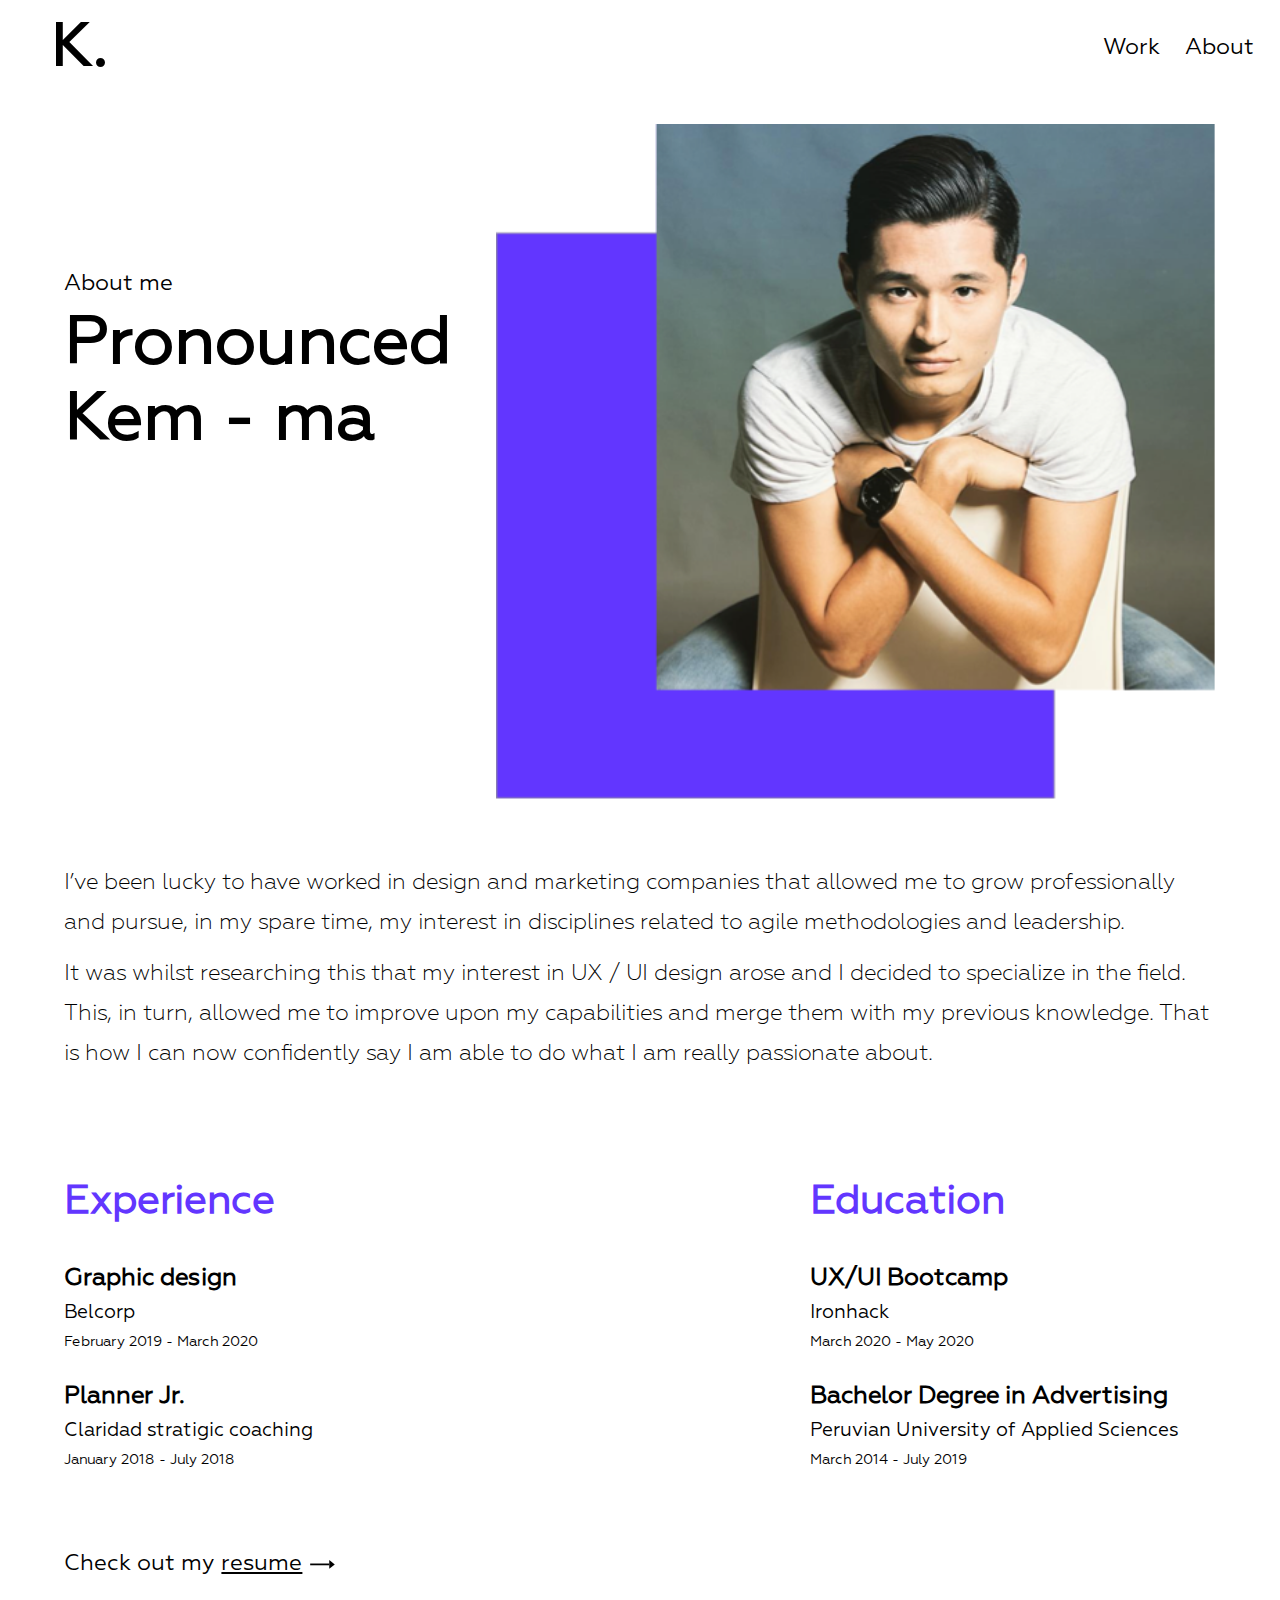
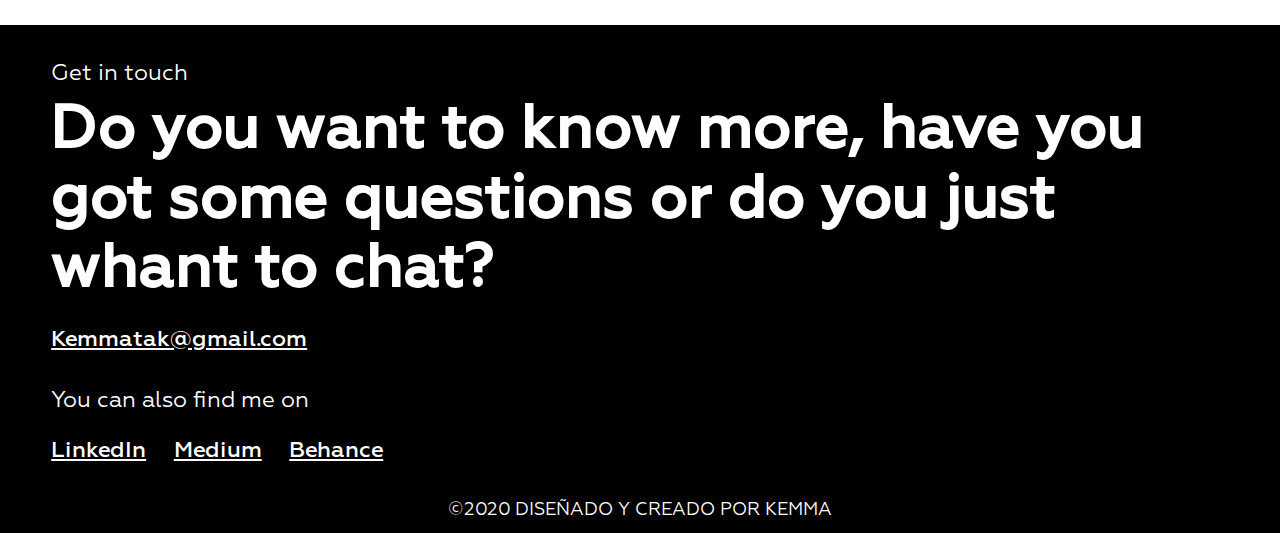
==== about.html @ fe090723 "Portfolio_v1" ====
<!DOCTYPE html>
<html lang="en">

<head>
    <meta charset="UTF-8">
    <meta name="viewport" content="width=device-width, initial-scale=1.0">
    <title>PortfolioV2</title>
    <link rel="stylesheet" href="css/reset.css">
    <link rel="stylesheet" href="css/footer.css">
    <link rel="stylesheet" href="css/buttons.css">
    <link rel="stylesheet" href="css/header.css">
    <link rel="stylesheet" href="css/typografy.css">
    <link rel="stylesheet" href="css/main.css">
</head>

<body>
    <!-- header-->
    <header class="principal">
        <nav class="navbar">
            <a href="index.html" class="inicial">K.</a>
            <div class="apartados">
                <div class="linkwork">
                    <a href="index.html" class="link1">Work</a>
                </div>
                <div class="linkabout">
                    <a href="about.html" class="link2">About</a>
                </div>
            </div>
        </nav>
    </header>

    <!--main-->
    <div class="aboutme">
        <div class="itsme">
            <p class="its">About me</p>
            <div class="titular">
                <h1 class="kemma">Pronounced </h1>
                <h1 class="who"> Kem - ma</h1>
            </div>
        </div>
        <div class="yo"></div>
    </div>

    <div class="info">
        <p>I’ve been lucky to have worked in design and marketing companies that allowed me to grow professionally and
            pursue, in my spare time, my interest in disciplines related to agile methodologies and leadership.</pI>
        <p>It was whilst researching this that my interest in UX / UI design arose and I decided to specialize in the
            field. This, in turn, allowed me to improve upon my capabilities and merge them with my previous knowledge.
            That is how I can now confidently say I am able to do what I am really passionate about.</p>
    </div>

    <div class="mascosas">
        <div class="experience">
            <div class="titulo">
                <h3 class="morado">Experience</h3>
            </div>
            <div class="worker">
                <div class="worker1">
                    <h4 class="funcion">Graphic design</h4>
                    <p class="empresa">Belcorp</p>
                    <p class="tiempo">February 2019 - March 2020</p>
                </div>
                <div class="worker2">
                    <h4 class="funcion">Planner Jr.</h4>
                    <p class="empresa">Claridad stratigic coaching</p>
                    <p class="tiempo">January 2018 - July 2018</p>
                </div>
            </div>
        </div>

        <div class="education">
            <div class="titulo">
                <h3 class="morado">Education</h3>
            </div>
            <div class="worker">
                <div class="worker1">
                    <h4 class="funcion">UX/UI Bootcamp</h4>
                    <p class="empresa">Ironhack</p>
                    <p class="tiempo">March 2020 - May 2020</p>
                </div>
                <div class="worker2">
                    <h4 class="funcion">Bachelor Degree in Advertising</h4>
                    <p class="empresa">Peruvian University of Applied Sciences</p>
                    <p class="tiempo">March 2014 - July 2019</p>
                </div>
            </div>
        </div>
    </div>
    <div class="cv">
        <p class="resume">Check out my</p>
        <div class="arro">
            <a href="linkcv" class="curriculum">resume</a>
            <img src="images/flecha.svg" alt="flecha" class="arrowed">
        </div>
    </div>

    <div class="studies"></div>
    </div>

    <!-- Footer-->
    <footer class="final">
        <p class="get"> Get in touch</p>
        <h2 class="know">Do you want to know more, have you got some questions or do you just whant to chat?</h2>
        <a href="mailto:kemmatak@gmail.com" class="mail">Kemmatak@gmail.com</a>
        <p class="also">You can also find me on</p>
        <div class="links">
            <a href="https://www.linkedin.com/in/kemmatak/" class="linkedin" target="_blank" rel="noopener noreferrer">
                LinkedIn</a>
            <a href="https://medium.com/@kemmatak" class="medium" target="_blank" rel="noopener noreferrer"> Medium</a>
            <a href="https://www.behance.net/kemmaTK" class="behance" target="_blank" rel="noopener noreferrer">
                Behance</a>
        </div>
        <div class="editor">
            <p class="craft">©2020 DISEÑADO Y CREADO POR KEMMA</p>
        </div>
    </footer>

</body>

</html>
---- css/footer.css ----
footer{
    background-color: black;
    color: white;
    padding: 1% 4% 0.3% 4%;
}

.editor{
text-align: baseline;}
---- css/buttons.css ----
@-webkit-keyframes flip-horizontal-bottom {
    0% {
      -webkit-transform: rotateX(0);
              transform: rotateX(0);
    }
    100% {
      -webkit-transform: rotateX(-180deg);
              transform: rotateX(-180deg);
    }
  }
  @keyframes flip-horizontal-bottom {
    0% {
      -webkit-transform: rotateX(0);
              transform: rotateX(0);
    }
    100% {
      -webkit-transform: rotateX(-180deg);
              transform: rotateX(-180deg);
    }
  }
  
  .project1:hover{
    background: url(../images/Group2.png);
    background-size: cover;
    -webkit-animation: flip-horizontal-bottom 0.4s cubic-bezier(0.455, 0.030, 0.515, 0.955) both;
    animation: flip-horizontal-bottom 0.4s cubic-bezier(0.455, 0.030, 0.515, 0.955) both;

}

.project2:hover{
    background: url(../images/Group3.png);
    background-size: cover;
    -webkit-animation: flip-horizontal-bottom 0.4s cubic-bezier(0.455, 0.030, 0.515, 0.955) both;
    animation: flip-horizontal-bottom 0.4s cubic-bezier(0.455, 0.030, 0.515, 0.955) both;

}

.project3:hover{
    background: url(../images/Group4.png);
    background-size: cover;
    -webkit-animation: flip-horizontal-bottom 0.4s cubic-bezier(0.455, 0.030, 0.515, 0.955) both;
    animation: flip-horizontal-bottom 0.4s cubic-bezier(0.455, 0.030, 0.515, 0.955) both;

}

 @-webkit-keyframes tracking-in-expand {
    0% {
      letter-spacing: -0.5em;
      opacity: 0;
    }
    40% {
      opacity: 0.6;
    }
    100% {
      opacity: 1;
    }
  }
  @keyframes tracking-in-expand {
    0% {
      letter-spacing: -0.5em;
      opacity: 0;
    }
    50% {
      opacity: 0.6;
    }
    100% {
      opacity: 1;
    }
  }

  .link1:hover{
    color: #6236FF;
}

.link2:hover{
    color: #6236FF;
}

.inicial:hover{
    color: #6236FF;
}

a:hover{
    color: #6236FF;
}

.mail:hover{
    color: #6236FF;
}

.linkedin:hover{
    color: #6236FF;
}

.medium:hover{
    color: #6236FF;
}

.behance:hover{
    color: #6236FF;
}

.flecha img{
    margin-left: 0.5%;
}

.flecha img{
    transition: 0.2s;
    text-decoration: underline;

}
.flecha:hover img{
    margin-left: 1%;
}

.arro{
  display: flex;
}

.arrowed{
  margin-left: 7%;
  transition: 0.2s;
}

.arro:hover img{
  margin-left: 15%;
}
---- css/header.css ----
header{
    margin: 1% 4% 10% 4%;
}
.navbar{
    display: flex;
    justify-content: space-between;
    margin-bottom: 15%;
}

.apartados {
    display: flex;
    justify-content: space-evenly;
    align-items: center;
}
---- css/typografy.css ----
@font-face {
    font-family: "geometria-thin";
    src: url("../fonts/Geometria-Thin.ttf");
}


@font-face {
    font-family: "geometria-extralight";
    src: url("../fonts/Geometria-ExtraLight.ttf");
}


@font-face {
    font-family: "geometria-light";
    src: url("../fonts/Geometria-Light.ttf");
}


@font-face {
    font-family: "geometria";
    src: url("../fonts/Geometria.ttf");
}

@font-face {
    font-family: "geometria-medium";
    src: url("../fonts/Geometria-Medium.ttf");
}
body{
    font-family: "geometria";
}
.inicial{
    font-size: 7vh;
    font-family: "geometria-medium";
    margin-top: 0;
    margin-bottom: 0;
    color: black;
    text-decoration: none;
}
p,
a{
    font-size: 2.5vh;
    margin-bottom: 1vh;
    margin-top: 10px;
}


.apartados a{
    font-size: 2.5vh;
    color: black;
    text-decoration: none;

}

.linkwork{
  padding-right:20%; 
   

}

.titular{
    font-size: 3.7vh;
    -webkit-animation: tracking-in-expand 2s cubic-bezier(0.215, 0.610, 0.355, 1.000) both;
    animation: tracking-in-expand 2s cubic-bezier(0.215, 0.610, 0.355, 1.000) both;

}

h1{
    margin-bottom: 0;
    margin-top: 0;
}

.who{
    margin-bottom: 4%;
}

.more{
    text-decoration: none;
    text-decoration: underline;
    color: black;
}

.know{
    font-family: "geometria-medium";
    font-size: 6.7vh;
}

.final a{
    font-family: "geometria-medium";
    color: white;
}

.editor p{
    font-size: 2vh;
    margin-top: 3%;
    text-align: center;
}

h2{
    margin-bottom: 2%;
    margin-top: 0;
}

.get{
    margin-top: 2%;
}

.links{
    margin-top: 2%;
}

.links a{
    padding-right: 2%;
}

.also{
    margin-top: 3%;
}

.morado{
    font-size: 2.5em;
    color: #6236FF;
}

.funcion{
    font-size: 1.5em;
    margin-bottom: 0;
}

.empresa{
    font-size: 1.2em;
    margin-bottom: 0;
}

.tiempo{
    font-size: 0.9em;
}

.curriculum{
    color: black;
    padding-left: 7%;
}
---- css/main.css ----
.aboutme{
    margin: 1% 5% 5% 5%;
    display: flex;
    justify-content: space-between;
}

.yo{
    width: 80vh;
    height: 75vh;
    background-image: url(../images/micara.png);
    background-size: cover;
    margin-top: -138px;
}

.info{
    margin: 1% 5% 5% 5%;
}

.info p{
    line-height: 1.8;
    font-size: 1.4em;
    font-family: "geometria-light";
}

.mascosas{
    margin: 1% 8% 5% 5%;
    display: flex;
    justify-content: space-between;
}

.cv{
    margin: 1% 5% 3% 5%;
    display: flex;
}
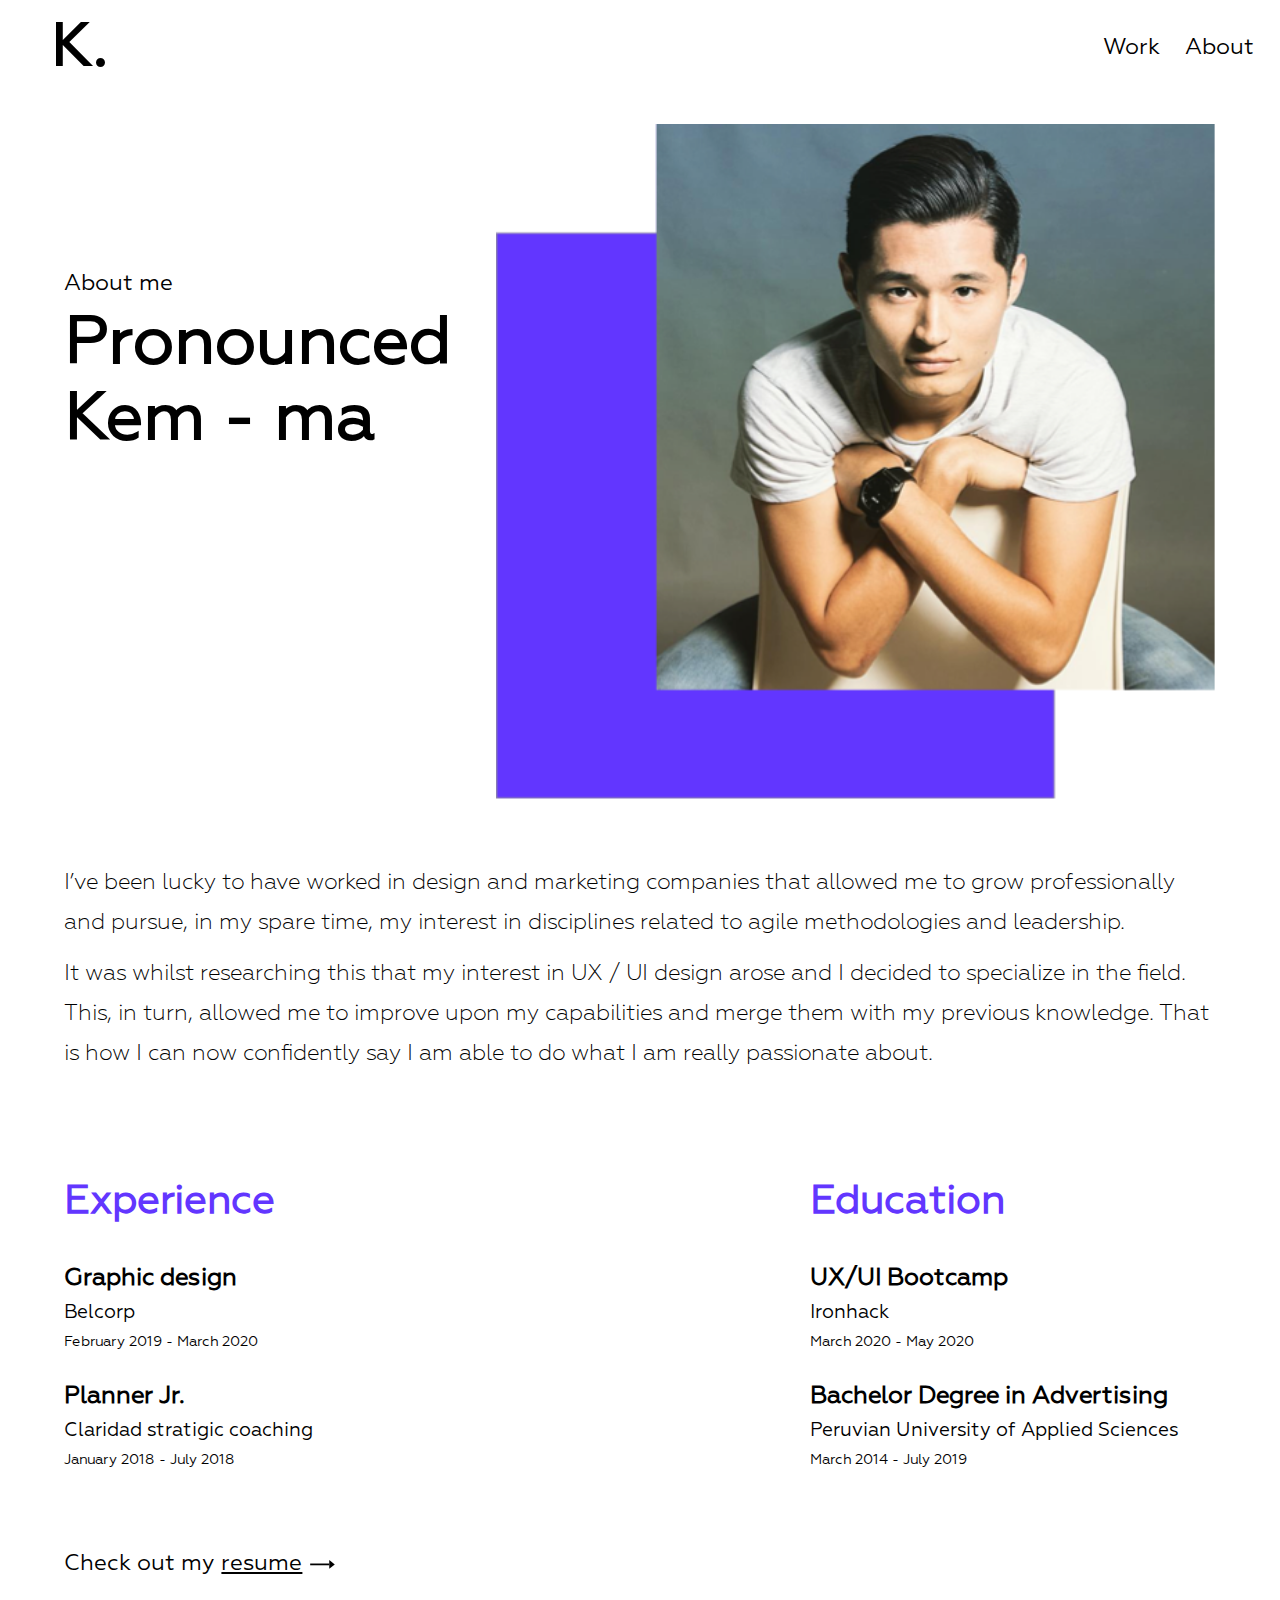
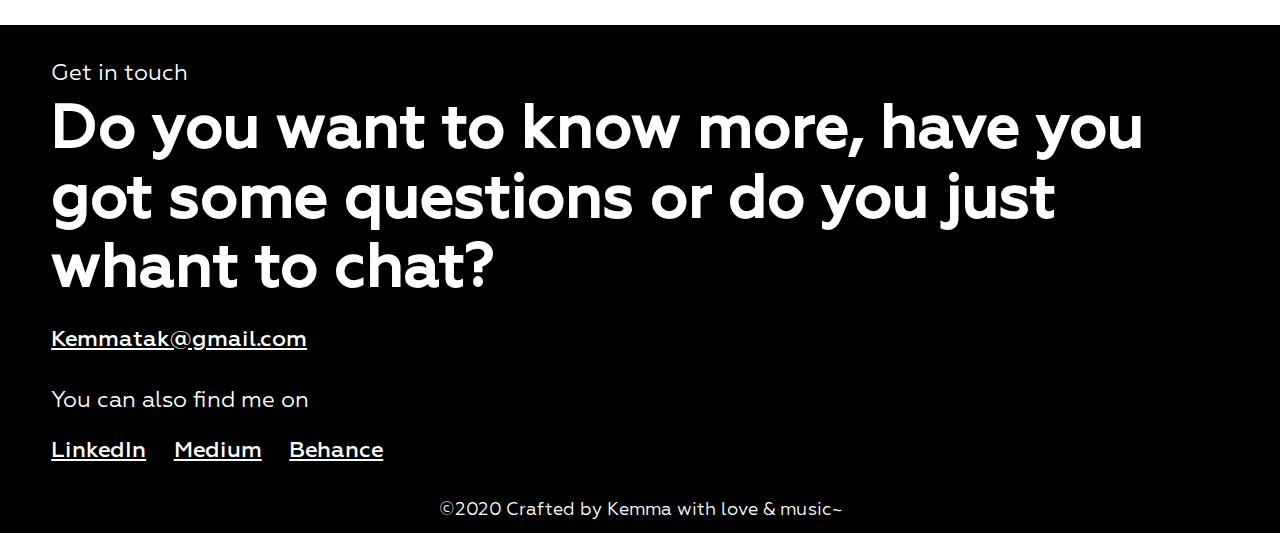
==== commit fb177e64: "derechos" ====
--- a/about.html
+++ b/about.html
@@ -111,7 +111,7 @@
                 Behance</a>
         </div>
         <div class="editor">
-            <p class="craft">©2020 DISEÑADO Y CREADO POR KEMMA</p>
+            <p class="craft">©2020 Crafted by Kemma with love & music~ </p>
         </div>
     </footer>
 
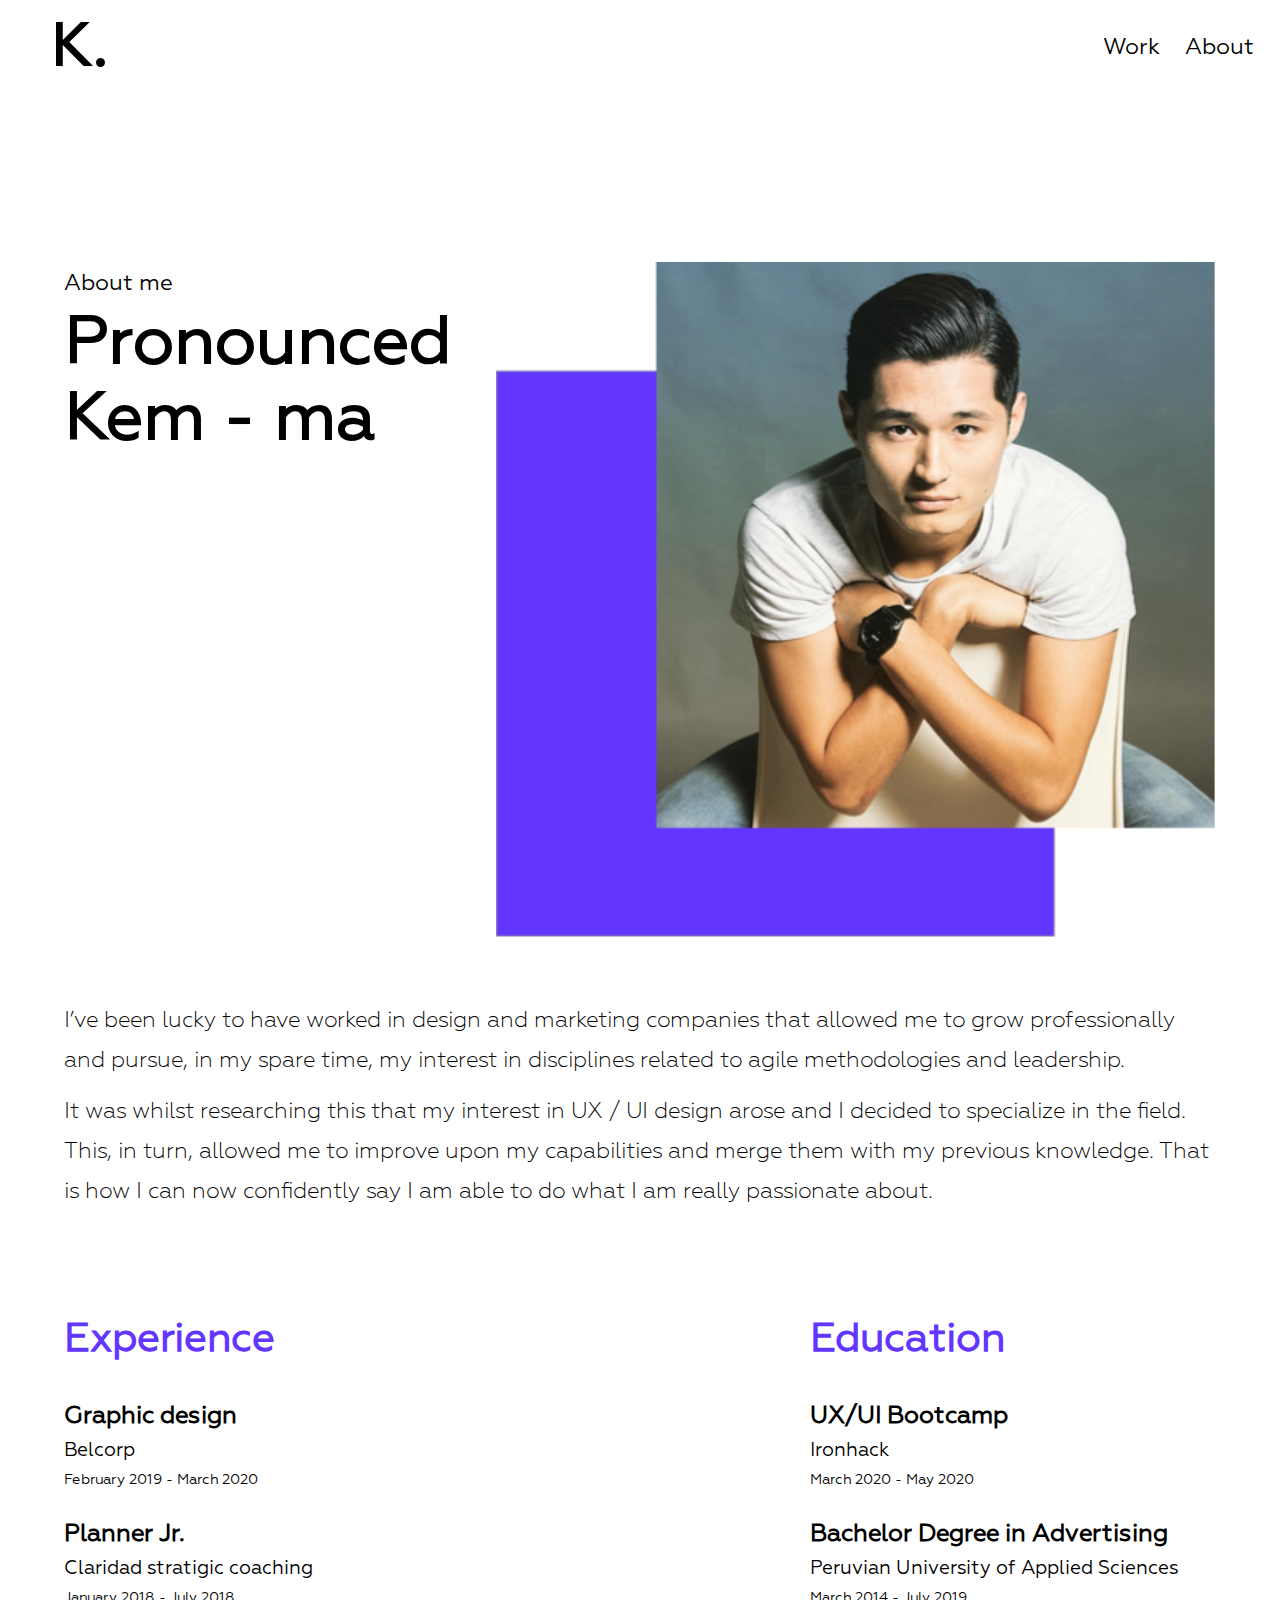
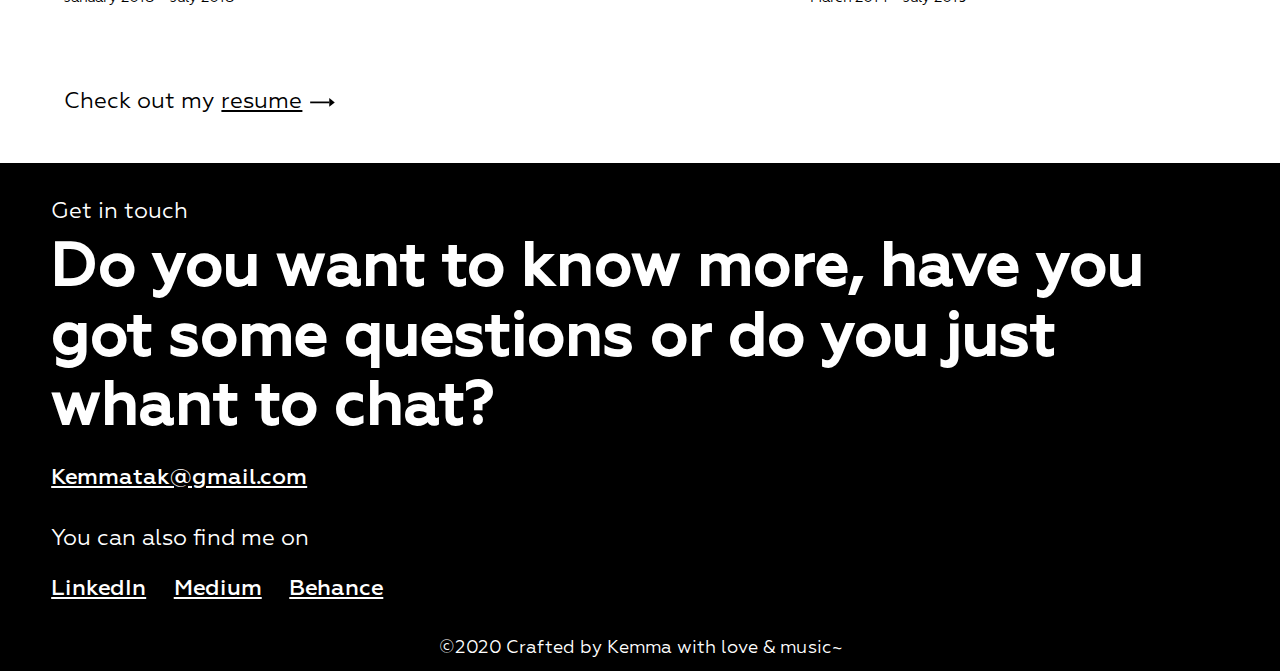
==== commit f3486495: "changes" ====
--- a/about.html
+++ b/about.html
@@ -14,7 +14,11 @@
 </head>
 
 <body>
+    <div class="mobile-screen">
+        <h2>Abre mi portfolio en un ordenador 🙏</h2>
+    </div>
     <!-- header-->
+    <div class="desktop-screen">
     <header class="principal">
         <nav class="navbar">
             <a href="index.html" class="inicial">K.</a>
@@ -114,7 +118,7 @@
             <p class="craft">©2020 Crafted by Kemma with love & music~ </p>
         </div>
     </footer>
-
+</body>
 </body>
 
 </html>--- a/css/main.css
+++ b/css/main.css
@@ -1,3 +1,24 @@
+ @-webkit-keyframes slide-top {
+    0% {
+      -webkit-transform: translateY(0);
+              transform: translateY(0);
+    }
+    100% {
+      -webkit-transform: translateY(-100px);
+              transform: translateY(-100px);
+    }
+  }
+  @keyframes slide-top {
+    0% {
+      -webkit-transform: translateY(0);
+              transform: translateY(0);
+    }
+    100% {
+      -webkit-transform: translateY(-100px);
+              transform: translateY(-100px);
+    }
+  }
+  
 .aboutme{
     margin: 1% 5% 5% 5%;
     display: flex;
@@ -9,8 +30,12 @@
     height: 75vh;
     background-image: url(../images/micara.png);
     background-size: cover;
-    margin-top: -138px;
+    margin-top: 0px;
+    -webkit-animation: slide-top 1.3s cubic-bezier(0.250, 0.460, 0.450, 0.940) both;
+    animation: slide-top 1.3s cubic-bezier(0.250, 0.460, 0.450, 0.940) both;
+
 }
+
 
 .info{
     margin: 1% 5% 5% 5%;
@@ -32,5 +57,20 @@
     margin: 1% 5% 3% 5%;
     display: flex;
 }
+.mobile-screen {
+    display: none;
+  }
 
+  @media only screen and (max-width: 414px) {
+    .mobile-screen {
+      display: flex;
+      width: 100%;
+      height: 100vh;
+      align-items: center;
+      justify-content: center;
+    }
+  
+    .desktop-screen {
+      display: none;
+    }
 
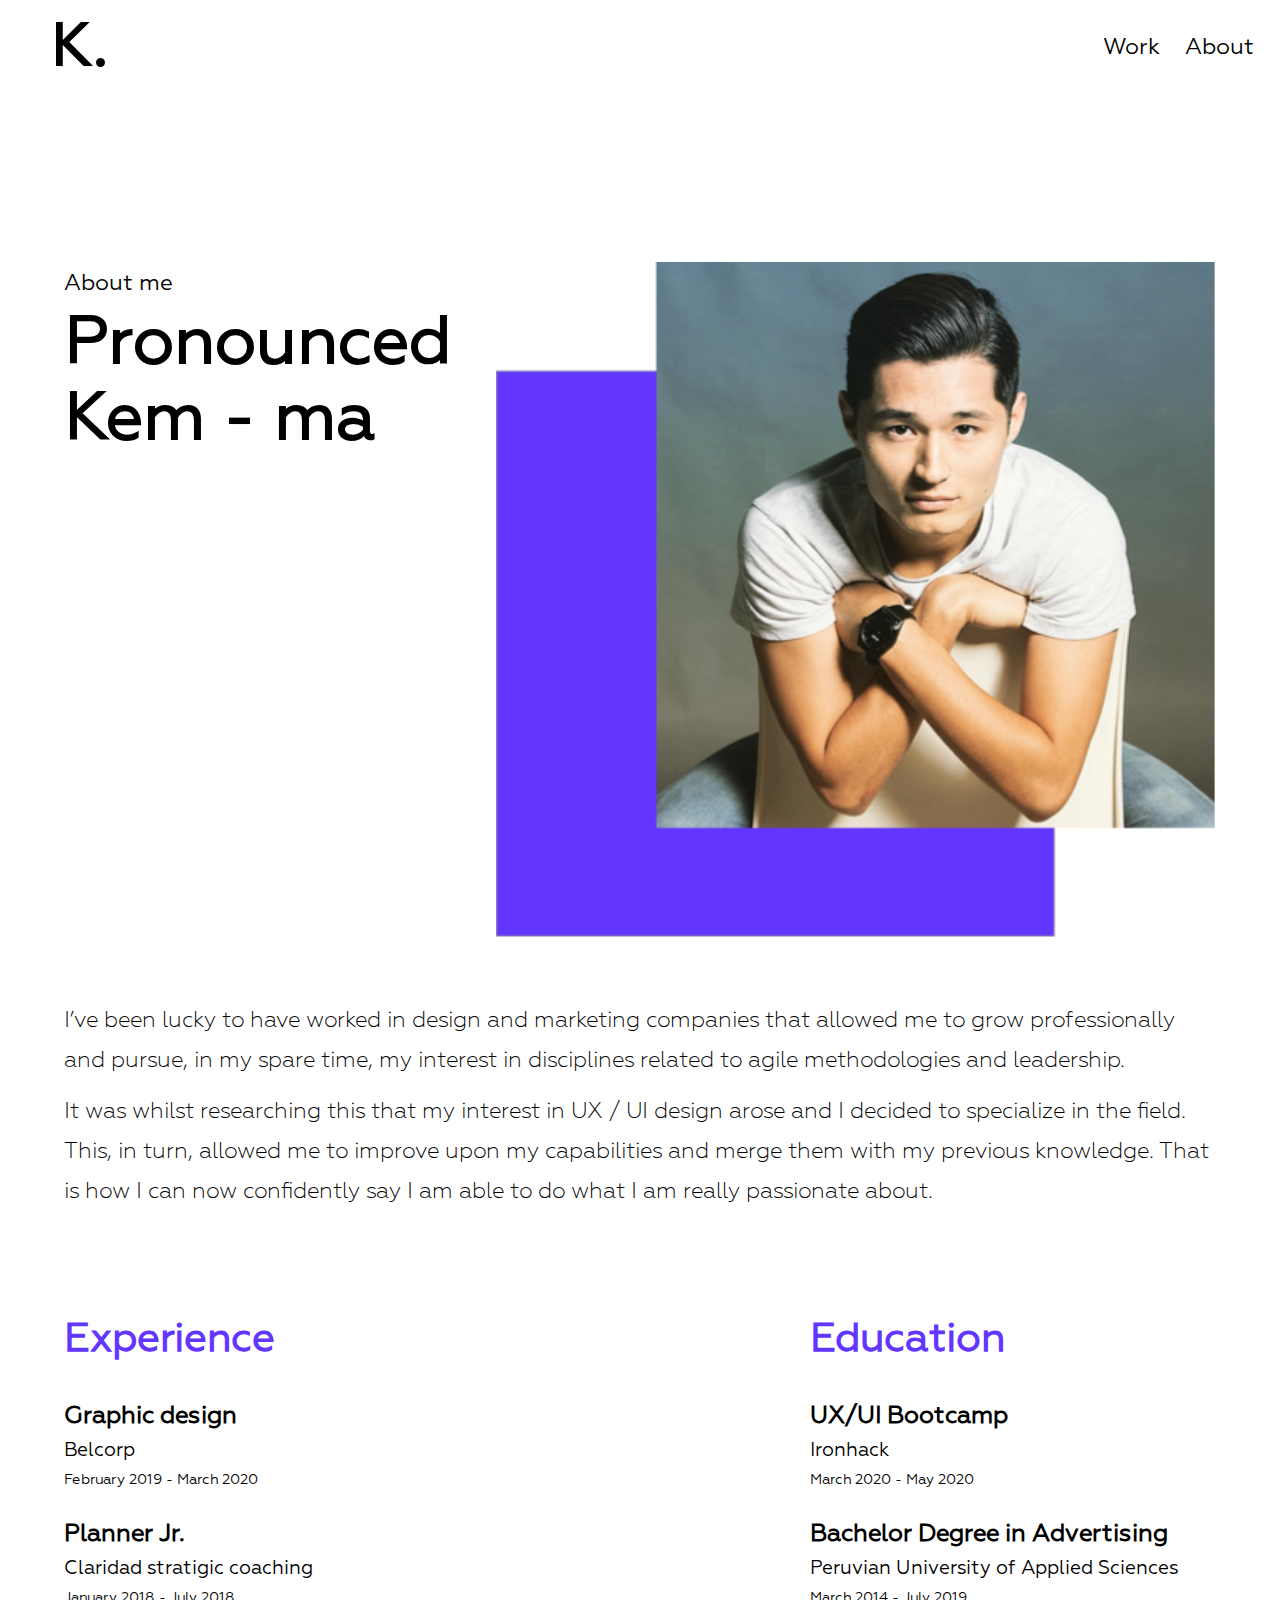
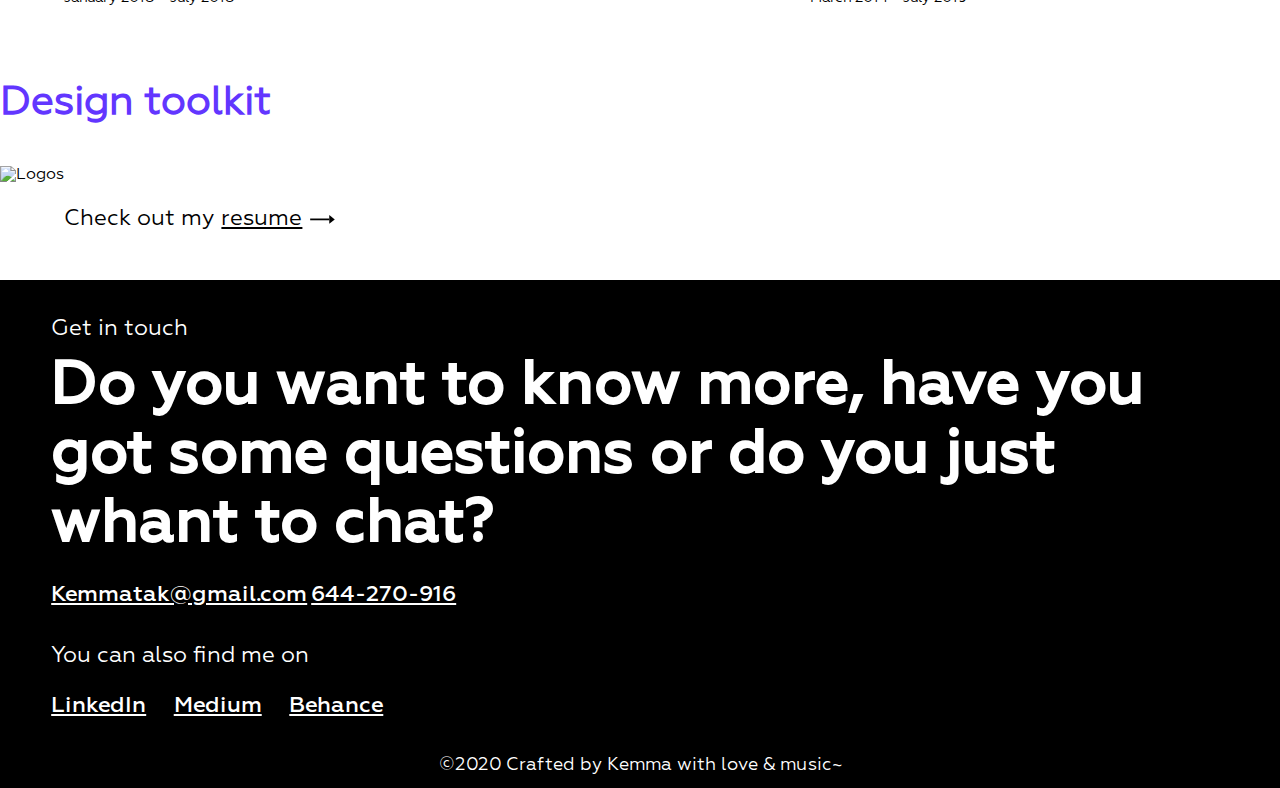
==== commit 41768039: "Add files via upload" ====
--- a/about.html
+++ b/about.html
@@ -90,10 +90,14 @@
             </div>
         </div>
     </div>
+    <div class="design">
+        <h3 class="morado">Design toolkit</h3>
+        <img src="images/Logos.jpg" alt="Logos" class="toolkit">
+    </div>
     <div class="cv">
         <p class="resume">Check out my</p>
         <div class="arro">
-            <a href="linkcv" class="curriculum">resume</a>
+            <a href="https://drive.google.com/file/d/1CAsfcorK4-_vb2yy7Ba_Ewq82eu1npL9/view?usp=sharing" class="curriculum"target="_blank" rel="noopener noreferrer">resume</a>
             <img src="images/flecha.svg" alt="flecha" class="arrowed">
         </div>
     </div>
@@ -106,6 +110,7 @@
         <p class="get"> Get in touch</p>
         <h2 class="know">Do you want to know more, have you got some questions or do you just whant to chat?</h2>
         <a href="mailto:kemmatak@gmail.com" class="mail">Kemmatak@gmail.com</a>
+        <a href="tel:+34644270916" class="number">644-270-916</a>
         <p class="also">You can also find me on</p>
         <div class="links">
             <a href="https://www.linkedin.com/in/kemmatak/" class="linkedin" target="_blank" rel="noopener noreferrer">
--- a/css/main.css
+++ b/css/main.css
@@ -73,4 +73,5 @@
     .desktop-screen {
       display: none;
     }
+  }
 
